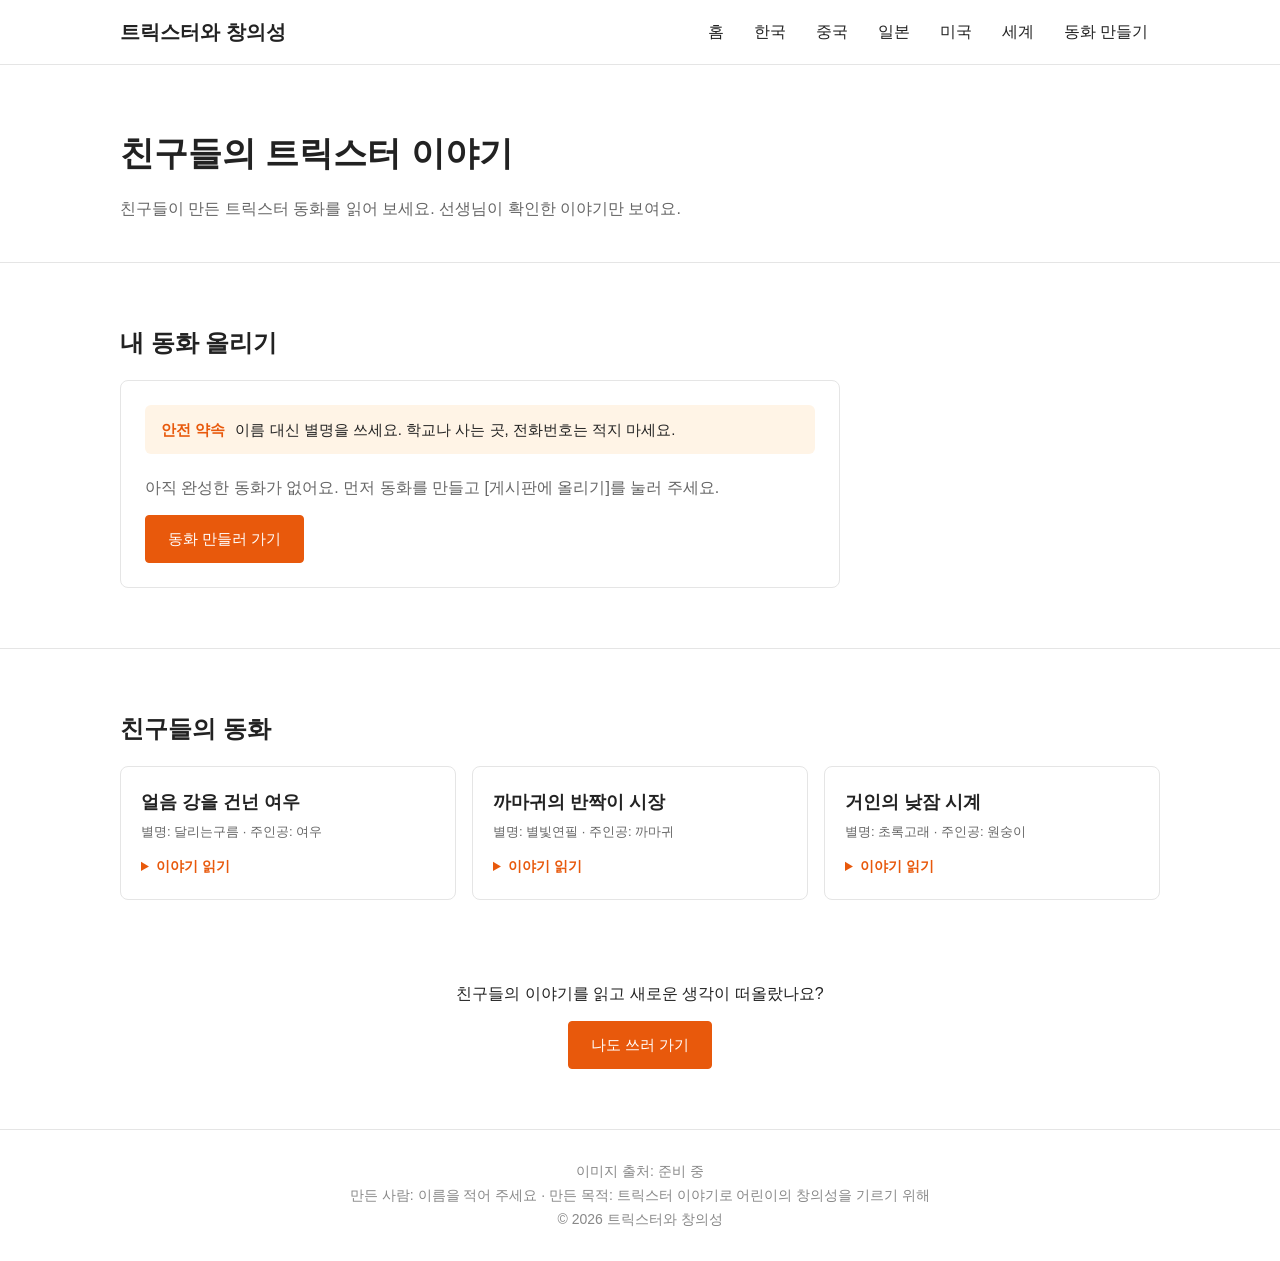
==== html/board.html @ 6929fa67 "ver1.00 Co-Authored-By: Claude Opus 5.5 <noreply@anthropic.com>" ====
<!DOCTYPE html>
<html lang="ko">
<head>
  <meta charset="UTF-8">
  <meta name="viewport" content="width=device-width, initial-scale=1.0">
  <title>동화 게시판 | 트릭스터와 창의성</title>
  <link rel="stylesheet" href="../css/common.css">
  <link rel="stylesheet" href="../css/board.css">
</head>
<body>

  <!-- ① 헤더 (메뉴) -->
  <header class="header">
    <div class="container header-inner">
      <a href="../index0930.html" class="logo">트릭스터와 창의성</a>

      <button type="button" class="menu-toggle" aria-label="메뉴 열기">
        <span></span><span></span><span></span>
      </button>

      <nav>
        <ul class="nav-menu">
          <li><a href="../index0930.html">홈</a></li>
          <li><a href="korea.html">한국</a></li>
          <li><a href="china.html">중국</a></li>
          <li><a href="japan.html">일본</a></li>
          <li><a href="usa.html">미국</a></li>
          <li><a href="world.html">세계</a></li>
          <li><a href="../index0930.html#write">동화 만들기</a></li>
        </ul>
      </nav>
    </div>
  </header>

  <main>
    <!-- ② 게시판 소개 -->
    <section class="page-intro">
      <div class="container">
        <h1>친구들의 트릭스터 이야기</h1>
        <p>친구들이 만든 트릭스터 동화를 읽어 보세요. 선생님이 확인한 이야기만 보여요.</p>
      </div>
    </section>

    <!-- ③ 동화 올리기 -->
    <section class="section">
      <div class="container">
        <h2 class="section-title">내 동화 올리기</h2>

        <div class="upload-box">
          <p class="safe-note">
            <b>안전 약속</b> 이름 대신 별명을 쓰세요. 학교나 사는 곳, 전화번호는 적지 마세요.
          </p>

          <!-- 올릴 동화가 없을 때 보이는 안내 -->
          <div id="no-story" class="no-story" hidden>
            <p>아직 완성한 동화가 없어요. 먼저 동화를 만들고 [게시판에 올리기]를 눌러 주세요.</p>
            <a href="../index0930.html#write" class="btn btn-dark">동화 만들러 가기</a>
          </div>

          <!-- 올릴 동화가 있을 때 보이는 입력칸 -->
          <form id="upload-form" hidden>
            <label for="nickname" class="field-name">별명</label>
            <input type="text" id="nickname" maxlength="12" placeholder="예) 꾀돌이토끼">

            <p class="field-name">동화 미리보기</p>
            <div class="preview">
              <h3 id="preview-title"></h3>
              <p id="preview-body"></p>
            </div>

            <p id="upload-message" class="upload-message"></p>
            <button type="submit" class="btn btn-dark">올리기</button>
          </form>

          <!-- 올린 뒤 나타나는 안내 -->
          <p id="done-message" class="done-message" hidden>
            동화를 올렸어요! 선생님이 확인한 뒤 공개돼요.
          </p>
        </div>

        <!-- 내가 올린 동화 (선생님 확인을 기다리는 중) -->
        <div id="waiting-area" class="waiting-area" hidden>
          <h3>확인을 기다리는 내 동화</h3>
          <ul id="waiting-list" class="waiting-list"></ul>
        </div>
      </div>
    </section>

    <!-- ④ 친구들의 동화 목록 (선생님이 확인한 동화) -->
    <section class="section">
      <div class="container">
        <h2 class="section-title">친구들의 동화</h2>

        <!-- 새 동화는 <article class="story-card"> 블록을 복사해서 추가하세요 -->
        <div class="story-list">
          <article class="story-card">
            <h3>얼음 강을 건넌 여우</h3>
            <p class="story-info">별명: 달리는구름 · 주인공: 여우</p>
            <details>
              <summary>이야기 읽기</summary>
              <p>
                깊은 숲속에 재주 많은 여우가 살았어요. 어느 겨울, 여우는 강 건너 친구 집에 가야 했지만 다리가 무너져 있었어요.
                강가에는 심술궂은 곰이 버티고 서서 아무도 지나가지 못하게 했어요.
                여우는 "곰님, 강물이 꽁꽁 얼었는지 무거운 곰님이 먼저 걸어 봐 주세요. 곰님처럼 용감한 동물은 없잖아요!"라고 말했어요.
                곰이 우쭐해서 얼음 위를 쿵쿵 걸어가자, 얼음이 단단하다는 걸 알게 된 여우도 뒤따라 건넜어요.
                그 뒤로 숲속 동물들은 겨울마다 곰이 밟아 준 길로 강을 건너게 되었어요.
              </p>
            </details>
          </article>

          <article class="story-card">
            <h3>까마귀의 반짝이 시장</h3>
            <p class="story-info">별명: 별빛연필 · 주인공: 까마귀</p>
            <details>
              <summary>이야기 읽기</summary>
              <p>
                시끌벅적한 시장 지붕 위에 말하는 까마귀가 살았어요. 까마귀는 배가 고팠지만 빵집 주인이 빵을 한 조각도 나눠 주지 않았어요.
                빵집 주인은 반짝이는 물건이라면 무엇이든 갖고 싶어 하는 욕심쟁이였어요.
                까마귀는 강가에서 주운 반짝이는 조약돌을 빵과 바꾸자고 했어요.
                빵집 주인은 조약돌을 창가에 걸어 두었는데, 햇빛에 반짝이자 손님들이 구경하러 몰려들었어요.
                빵집은 마을에서 가장 유명한 '반짝이 빵집'이 되었고, 까마귀는 날마다 빵을 얻게 되었어요.
              </p>
            </details>
          </article>

          <article class="story-card">
            <h3>거인의 낮잠 시계</h3>
            <p class="story-info">별명: 초록고래 · 주인공: 원숭이</p>
            <details>
              <summary>이야기 읽기</summary>
              <p>
                높은 산꼭대기 아래에 장난꾸러기 원숭이가 살았어요. 잠꾸러기 거인이 코를 골 때마다 산이 흔들려서 마을 사람들이 잠을 잘 수 없었어요.
                거인은 누가 깨우면 화를 내며 바위를 던졌어요.
                원숭이는 거인을 깨우는 대신, 거인의 코 고는 소리에 맞춰 북을 쳐서 노래를 만들었어요.
                거인은 그 노래가 너무 좋아서 스스로 일어나 함께 춤을 추었어요.
                그 뒤로 마을에는 '거인의 노래'라는 새로운 축제가 생겼어요.
              </p>
            </details>
          </article>
        </div>
      </div>
    </section>

    <!-- ⑤ 다시 쓰기 안내 -->
    <div class="container rewrite-nav">
      <p>친구들의 이야기를 읽고 새로운 생각이 떠올랐나요?</p>
      <a href="../index0930.html#write" class="btn btn-dark">나도 쓰러 가기</a>
    </div>
  </main>

  <!-- ⑥ 푸터 -->
  <footer class="footer">
    <div class="container">
      <p>이미지 출처: 준비 중</p>
      <p>만든 사람: 이름을 적어 주세요 · 만든 목적: 트릭스터 이야기로 어린이의 창의성을 기르기 위해</p>
      <p>&copy; <span id="year"></span> 트릭스터와 창의성</p>
    </div>
  </footer>

  <script src="../js/common.js"></script>
  <script src="../js/board.js"></script>
</body>
</html>
---- css/common.css ----
/* =========================================
   common.css
   모든 페이지가 함께 쓰는 스타일 (기본 설정, 헤더, 버튼, 푸터)
   ========================================= */

/* ----- 색상 모음: 여기만 바꾸면 사이트 전체 색이 바뀌어요 ----- */
:root {
  --text-color: #222222;   /* 기본 글자색 */
  --sub-color: #666666;    /* 설명 글자색 */
  --point-color: #e8590c;  /* 강조색 (주요 버튼, 현재 메뉴) */
  --line-color: #e5e5e5;   /* 구분선 */
  --soft-bg: #f7f7f7;      /* 연한 회색 배경 */
}

/* ----- 기본 설정 ----- */
* {
  margin: 0;
  padding: 0;
  box-sizing: border-box;
}

html {
  scroll-behavior: smooth;
}

/* 링크로 이동했을 때 고정된 헤더에 제목이 가려지지 않게 */
[id] {
  scroll-margin-top: 80px;
}

body {
  font-family: "Noto Sans KR", "Malgun Gothic", sans-serif;
  background-color: #ffffff;
  color: var(--text-color);
  line-height: 1.7;
}

a {
  color: inherit;
  text-decoration: none;
}

ul {
  list-style: none;
}

/* 내용 폭을 가운데로 맞추는 상자 */
.container {
  max-width: 1080px;
  margin: 0 auto;
  padding: 0 20px;
}

/* 페이지 안의 큰 구역 */
.section {
  padding: 60px 0;
  border-top: 1px solid var(--line-color);
}

.section-title {
  font-size: 24px;
  margin-bottom: 16px;
}

/* ----- 헤더 ----- */
.header {
  position: sticky;
  top: 0;
  z-index: 10;
  background-color: #ffffff;
  border-bottom: 1px solid var(--line-color);
}

.header-inner {
  display: flex;
  justify-content: space-between;
  align-items: center;
  height: 64px;
}

.logo {
  font-size: 20px;
  font-weight: bold;
}

.nav-menu {
  display: flex;
  gap: 6px;
}

.nav-menu a {
  display: block;
  padding: 6px 12px;
  border-radius: 4px;
}

.nav-menu a:hover {
  background-color: var(--soft-bg);
}

/* 지금 보고 있는 페이지의 메뉴 */
.nav-menu a.active {
  background-color: var(--point-color);
  color: #ffffff;
}

/* 휴대폰에서만 보이는 메뉴 열기 버튼 */
.menu-toggle {
  display: none;
  flex-direction: column;
  justify-content: center;
  gap: 4px;
  width: 40px;
  height: 36px;
  padding: 0 9px;
  border: 1px solid var(--text-color);
  border-radius: 4px;
  background-color: #ffffff;
  cursor: pointer;
}

.menu-toggle span {
  display: block;
  height: 2px;
  background-color: var(--text-color);
}

/* ----- 페이지 맨 위 소개 (지역, 동화 만들기, 게시판 페이지) ----- */
.page-intro {
  padding: 60px 0 40px;
}

.page-intro h1 {
  font-size: 34px;
  margin-bottom: 12px;
}

.page-intro p {
  color: var(--sub-color);
}

/* ----- 버튼 ----- */
.btn {
  display: inline-block;
  padding: 10px 22px;
  border: 1px solid var(--text-color);
  border-radius: 4px;
  background-color: #ffffff;
  color: var(--text-color);
  font-size: 15px;
  font-family: inherit;
  cursor: pointer;
}

.btn:hover {
  background-color: var(--soft-bg);
}

/* 다음 행동으로 이끄는 주요 버튼 */
.btn-dark {
  background-color: var(--point-color);
  border-color: var(--point-color);
  color: #ffffff;
}

.btn-dark:hover {
  background-color: #c94c0a;
}

/* ----- 이미지 자리 (나중에 <img>로 바꾸세요) ----- */
.img-box {
  display: flex;
  justify-content: center;
  align-items: center;
  background-color: #eeeeee;
  color: #999999;
  font-size: 14px;
  border-radius: 6px;
}

/* ----- 푸터 ----- */
.footer {
  padding: 30px 0;
  border-top: 1px solid var(--line-color);
  color: #888888;
  font-size: 14px;
  text-align: center;
}

/* ----- 휴대폰 화면 (768px 이하) ----- */
@media (max-width: 768px) {
  .menu-toggle {
    display: flex;
  }

  /* 메뉴는 평소에 숨겨 두고, 메뉴 열기 버튼을 누르면 보여줌 */
  .nav-menu {
    display: none;
    position: absolute;
    top: 64px;
    left: 0;
    right: 0;
    flex-direction: column;
    gap: 0;
    padding: 10px 20px;
    background-color: #ffffff;
    border-bottom: 1px solid var(--line-color);
  }

  .nav-menu.open {
    display: flex;
  }

  .nav-menu a {
    padding: 10px 12px;
  }

  .page-intro h1 {
    font-size: 26px;
  }

  .section {
    padding: 40px 0;
  }
}
---- css/board.css ----
/* =========================================
   board.css
   동화 게시판 페이지(board.html)에서 쓰는 스타일
   ========================================= */

/* ----- ③ 동화 올리기 ----- */
.upload-box {
  max-width: 720px;
  padding: 24px;
  border: 1px solid var(--line-color);
  border-radius: 8px;
}

.safe-note {
  padding: 12px 16px;
  margin-bottom: 20px;
  border-radius: 6px;
  background-color: #fff4e6;
  font-size: 15px;
}

.safe-note b {
  margin-right: 6px;
  color: var(--point-color);
}

.no-story p {
  margin-bottom: 14px;
  color: var(--sub-color);
}

.field-name {
  display: block;
  margin: 16px 0 6px;
  font-weight: bold;
}

#nickname {
  width: 100%;
  max-width: 300px;
  padding: 10px;
  border: 1px solid #cccccc;
  border-radius: 4px;
  font-size: 15px;
  font-family: inherit;
}

#nickname:focus {
  outline: 2px solid var(--point-color);
  border-color: transparent;
}

.preview {
  padding: 16px;
  border-radius: 6px;
  background-color: var(--soft-bg);
}

.preview h3 {
  margin-bottom: 6px;
}

.preview p {
  color: #444444;
}

.upload-message {
  min-height: 24px;
  margin: 12px 0 8px;
  color: #d6336c;
  font-size: 14px;
}

.done-message {
  padding: 14px 16px;
  border: 2px solid var(--point-color);
  border-radius: 6px;
  font-weight: bold;
}

/* 확인을 기다리는 내 동화 */
.waiting-area {
  max-width: 720px;
  margin-top: 24px;
}

.waiting-area h3 {
  font-size: 17px;
  margin-bottom: 10px;
}

.waiting-list li {
  display: flex;
  justify-content: space-between;
  gap: 10px;
  padding: 10px 0;
  border-bottom: 1px solid var(--line-color);
}

.waiting-label {
  flex-shrink: 0;
  padding: 2px 10px;
  border-radius: 20px;
  background-color: var(--soft-bg);
  color: var(--sub-color);
  font-size: 13px;
}

/* ----- ④ 친구들의 동화 목록 ----- */
.story-list {
  display: grid;
  grid-template-columns: repeat(3, 1fr); /* 한 줄에 3개 */
  gap: 16px;
  align-items: start;
}

.story-card {
  padding: 20px;
  border: 1px solid var(--line-color);
  border-radius: 8px;
}

.story-card h3 {
  font-size: 18px;
  margin-bottom: 4px;
}

.story-info {
  font-size: 13px;
  color: var(--sub-color);
  margin-bottom: 12px;
}

.story-card summary {
  cursor: pointer;
  color: var(--point-color);
  font-weight: bold;
  font-size: 14px;
}

.story-card details p {
  margin-top: 10px;
  color: #444444;
  font-size: 15px;
}

/* ----- ⑤ 다시 쓰기 안내 ----- */
.rewrite-nav {
  padding: 20px 20px 60px;
  text-align: center;
}

.rewrite-nav p {
  margin-bottom: 14px;
}

/* ----- 휴대폰 화면 (768px 이하) ----- */
@media (max-width: 768px) {
  .upload-box {
    padding: 18px;
  }

  #upload-form .btn,
  .no-story .btn,
  .rewrite-nav .btn {
    width: 100%;
    text-align: center;
  }

  /* 동화 카드를 한 줄에 1개씩 */
  .story-list {
    grid-template-columns: 1fr;
  }
}
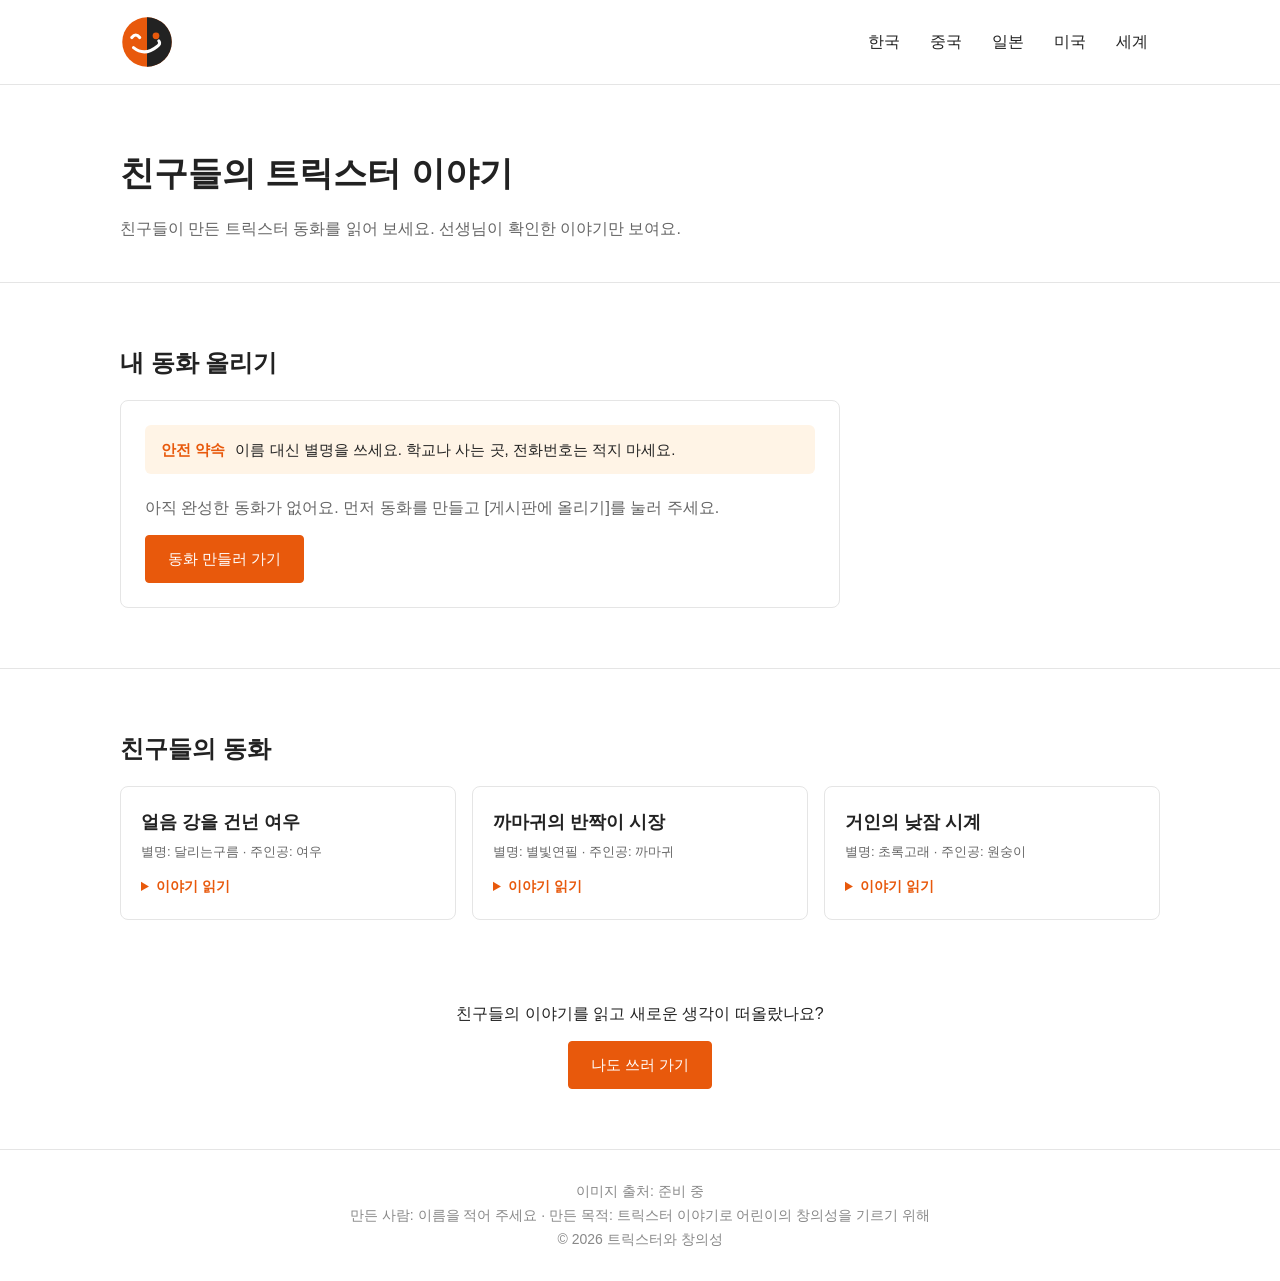
==== commit 576362e3: "ver1.01 Co-Authored-By: Claude Opus 5.5 <noreply@anthropic.com>" ====
--- a/html/board.html
+++ b/html/board.html
@@ -4,6 +4,7 @@
   <meta charset="UTF-8">
   <meta name="viewport" content="width=device-width, initial-scale=1.0">
   <title>동화 게시판 | 트릭스터와 창의성</title>
+  <link rel="icon" href="../img/logo.svg" type="image/svg+xml">
   <link rel="stylesheet" href="../css/common.css">
   <link rel="stylesheet" href="../css/board.css">
 </head>
@@ -12,7 +13,7 @@
   <!-- ① 헤더 (메뉴) -->
   <header class="header">
     <div class="container header-inner">
-      <a href="../index0930.html" class="logo">트릭스터와 창의성</a>
+      <a href="../index0930.html" class="logo" title="홈으로"><img src="../img/logo.svg" alt="트릭스터와 창의성 (홈으로)" class="logo-img"></a>
 
       <button type="button" class="menu-toggle" aria-label="메뉴 열기">
         <span></span><span></span><span></span>
@@ -20,13 +21,11 @@
 
       <nav>
         <ul class="nav-menu">
-          <li><a href="../index0930.html">홈</a></li>
           <li><a href="korea.html">한국</a></li>
           <li><a href="china.html">중국</a></li>
           <li><a href="japan.html">일본</a></li>
           <li><a href="usa.html">미국</a></li>
           <li><a href="world.html">세계</a></li>
-          <li><a href="../index0930.html#write">동화 만들기</a></li>
         </ul>
       </nav>
     </div>
--- a/css/common.css
+++ b/css/common.css
@@ -25,7 +25,7 @@
 
 /* 링크로 이동했을 때 고정된 헤더에 제목이 가려지지 않게 */
 [id] {
-  scroll-margin-top: 80px;
+  scroll-margin-top: 100px;
 }
 
 body {
@@ -75,12 +75,24 @@
   display: flex;
   justify-content: space-between;
   align-items: center;
-  height: 64px;
+  height: 84px;
 }
 
 .logo {
-  font-size: 20px;
-  font-weight: bold;
+  display: block;
+}
+
+/* 로고 기호 (img/logo.svg) */
+.logo-img {
+  display: block;
+  width: 54px;
+  height: 54px;
+  transition: transform 0.3s;
+}
+
+/* 마우스를 올리면 살짝 기울어지며 장난을 쳐요 */
+.logo:hover .logo-img {
+  transform: rotate(-12deg) scale(1.08);
 }
 
 .nav-menu {
@@ -191,13 +203,14 @@
 @media (max-width: 768px) {
   .menu-toggle {
     display: flex;
+    margin-left: auto; /* 메뉴 열기 버튼을 오른쪽 끝으로 */
   }
 
   /* 메뉴는 평소에 숨겨 두고, 메뉴 열기 버튼을 누르면 보여줌 */
   .nav-menu {
     display: none;
     position: absolute;
-    top: 64px;
+    top: 84px;
     left: 0;
     right: 0;
     flex-direction: column;
